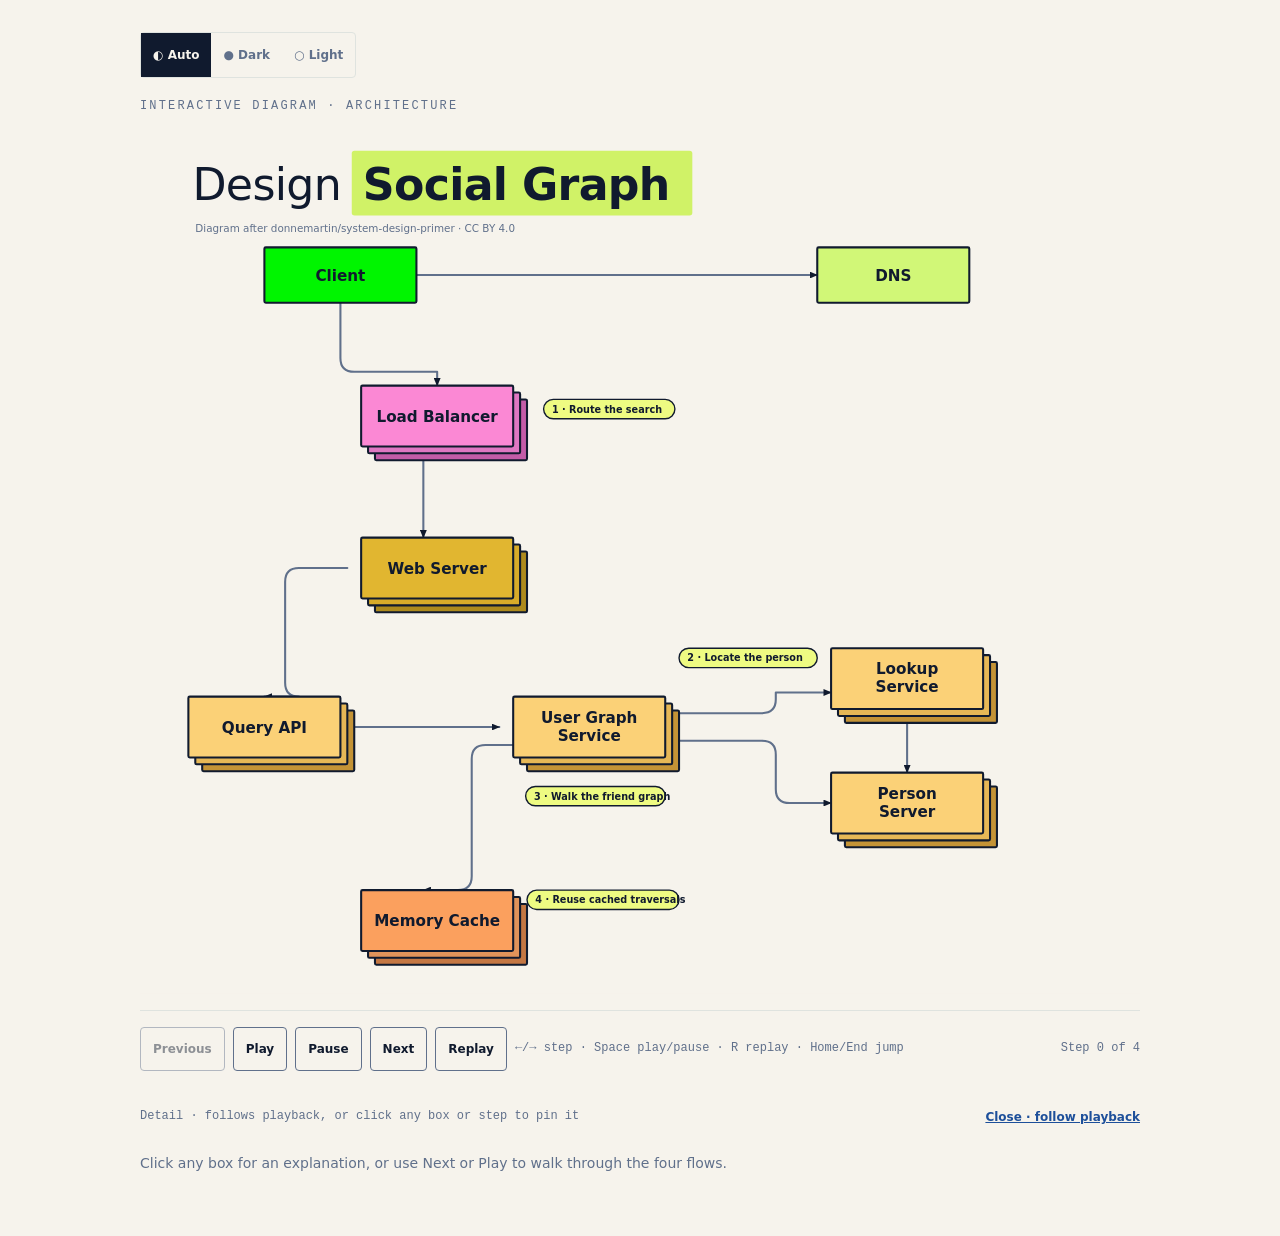
==== site/diagrams/social-graph.html @ acd189cb "feat: interactive diagrams for the 8 system design solutions (#6) Built with the GTM diagram recipe:" ====
<!DOCTYPE html>
<html lang="en">
<head>
  <meta charset="UTF-8">
  <meta name="darkreader-lock">
  <meta name="viewport" content="width=device-width, initial-scale=1.0">
      <title>Design the data structures for a social network — interactive diagram</title>
  <style>
    *, *::before, *::after { box-sizing: border-box; }
    :root {
      --color-paper: #f6f3ec;
      --color-panel: #fffdf8;
      --color-ink: #101a2e;
      --color-muted: #60708b;
      --color-soft: #60708b;
      --color-accent: #ff7961;
      --color-lime: #c9f24b;
      --color-link: #96c1ff;
      --color-link-text: #1d4f9a;
      --color-rule: #dfe3df;
      --color-strip: #f0f1ee; --color-pill: #d9ee4a; --color-tag: #eefb82;
      --tint-coral: #fcd7c6; --tint-blue: #dbe9fb; --tint-lime: #f0fab4; --color-ring-o: #a9bfd0; --color-ring-i: #5aa3f2; --color-diag: #3f7f8c;
      --font-sans: Inter, ui-sans-serif, system-ui, -apple-system, "Segoe UI", sans-serif;
      --font-serif: ui-serif, Georgia, "Times New Roman", serif;
      --font-mono: SFMono-Regular, Consolas, "Liberation Mono", Menlo, monospace;
      --motion-fast: 160ms;
      --motion-step: 480ms;
      --motion-hold: 720ms;
      --motion-total: 5040ms;
      --motion-ease: cubic-bezier(.2,.8,.2,1);
    }
    @media (prefers-color-scheme: dark) {
      :root:not([data-theme="light"]) {
        --color-paper: #11151d; --color-panel: #171c26; --color-ink: #ece8de;
        --color-muted: #95a0b4; --color-soft: #95a0b4; --color-rule: #2d3543;
        --color-link-text: #96c1ff; --color-strip: #212836; --color-pill: #b8d63a; --color-tag: #c9f24b;
        --tint-coral: #5a352b; --tint-blue: #25385a; --tint-lime: #3d4a1d; --color-ring-o: #4b6275; --color-ring-i: #4a8fdc; --color-diag: #6fb3c0;
      }
    }
    :root[data-theme="dark"],
    :root:has(#t-dark:checked),
    body:has(#t-dark:checked) {
      --color-paper: #11151d; --color-panel: #171c26; --color-ink: #ece8de;
        --color-muted: #95a0b4; --color-soft: #95a0b4; --color-rule: #2d3543;
        --color-link-text: #96c1ff; --color-strip: #212836; --color-pill: #b8d63a; --color-tag: #c9f24b;
        --tint-coral: #5a352b; --tint-blue: #25385a; --tint-lime: #3d4a1d; --color-ring-o: #4b6275; --color-ring-i: #4a8fdc; --color-diag: #6fb3c0;
    }
    :root[data-theme="light"],
    :root:has(#t-light:checked),
    body:has(#t-light:checked) {
      --color-paper: #f7f7f2; --color-panel: #ffffff; --color-ink: #101a2e;
        --color-muted: #60708b; --color-soft: #60708b; --color-rule: #dfe3df;
        --color-link-text: #1d4f9a; --color-strip: #f0f1ee; --color-pill: #d9ee4a; --color-tag: #eefb82;
        --tint-coral: #fcd7c6; --tint-blue: #dbe9fb; --tint-lime: #f0fab4; --color-ring-o: #a9bfd0; --color-ring-i: #5aa3f2; --color-diag: #3f7f8c;
    }
    html:has(#t-dark:checked) { color-scheme: dark; }
    html:has(#t-light:checked) { color-scheme: light; }
    html { background: var(--color-paper); }
    body {
      margin: 0;
      min-height: 100vh;
      padding: 32px 16px 48px;
      color: var(--color-ink);
      background: var(--color-paper);
      font-family: var(--font-sans);
      display: grid;
      justify-items: center;
    }
    [data-motion-root] { width: min(100%, 1000px); max-width: 100%; min-width: 0; outline: none; }
    .topbar {
      display: flex; flex-wrap: wrap; align-items: center; justify-content: space-between;
      gap: 12px; margin-bottom: 20px;
    }
    .back {
      color: var(--color-link-text); font: 500 14px/1.4 var(--font-sans);
      min-height: 44px; display: inline-flex; align-items: center;
    }
    .back:focus-visible, .node-link:focus-visible, .follow:focus-visible {
      outline: 3px solid var(--color-accent); outline-offset: 2px;
    }
    .theme { display: inline-flex; border: 1px solid var(--color-rule); border-radius: 4px; padding: 0; margin: 0; min-width: 0; }
    .theme legend { position: absolute; width: 1px; height: 1px; overflow: hidden; clip: rect(0,0,0,0); }
    .theme input { position: absolute; opacity: 0; width: 1px; height: 1px; }
    .theme label {
      display: inline-flex; align-items: center; justify-content: center;
      min-width: 44px; min-height: 44px; padding: 0 12px; cursor: pointer;
      color: var(--color-muted); font: 600 12px/1 var(--font-sans);
    }
    .theme input:checked + label { background: var(--color-ink); color: var(--color-paper); }
    .theme input:focus-visible + label { outline: 3px solid var(--color-accent); outline-offset: -3px; }
    .eyebrow {
      margin: 0 0 8px;
      color: var(--color-muted);
      font: 500 12px/1.4 var(--font-mono);
      letter-spacing: .18em;
      text-transform: uppercase;
    }
    h1.sr-only-h { position: absolute; width: 1px; height: 1px; overflow: hidden; clip: rect(0,0,0,0); }
    svg { display: block; width: 100%; min-width: 0; height: auto; }
    .diagram-container { position: relative; width: 100%; overflow: visible; }
    .bg { fill: var(--color-paper); }
    .title { fill: var(--color-ink); font: 400 64px var(--font-sans); letter-spacing: -1px; }
    .b { font-weight: 800; }
    .title .b { fill: #101a2e; }
    .card-box { fill: var(--color-panel); stroke: var(--color-rule); stroke-width: 2; }
    .card-box.soft { fill: var(--color-strip); stroke: var(--color-rule); }
    .edge-crm { stroke: #ff9a7a; stroke-width: 3; }
    .edge-enr { stroke: #5ac8f0; stroke-width: 3; }
    .strip { fill: var(--color-strip); }
    .t-coral { fill: var(--tint-coral); }
    .t-blue { fill: var(--tint-blue); }
    .t-lime { fill: var(--tint-lime); }
    .pill { fill: var(--color-panel); stroke: var(--color-pill); stroke-width: 3; transition: stroke-width var(--motion-fast); }
    .pill-ul { fill: var(--color-pill); opacity: .85; }
    .pill-t { fill: var(--color-ink); font-weight: 700; font-family: var(--font-sans); letter-spacing: -.5px; }
    .tag { fill: var(--color-tag); }
    .tag-t { fill: #101a2e; font: 500 20px var(--font-sans); }
    .txt { fill: var(--color-ink); font-family: var(--font-sans); }
    .txt-b { fill: var(--color-ink); font-family: var(--font-sans); font-weight: 700; }
    .txt-m { fill: var(--color-muted); font-family: var(--font-sans); font-weight: 500; }
    .ico { fill: var(--color-rule); }
    .chip-c { fill: var(--color-panel); stroke: var(--color-rule); stroke-width: 3; }
    .chip-d { fill: var(--color-ink); }
    .logo-bg { fill: #fff; stroke: var(--color-rule); stroke-width: 0.8; }
    .ico-l { fill: var(--color-ink); font-family: var(--font-sans); font-weight: 700; pointer-events: none; }
    .dot-lime { fill: #c9f24b; }
    .dot-red { fill: #ef4b4b; }
    .ph { fill: var(--color-strip); stroke: var(--color-rule); }
    .line { fill: none; stroke: var(--color-ink); stroke-width: 1.6; }
    .loop { fill: none; stroke: var(--color-ink); stroke-width: 1.6; stroke-dasharray: 5 5; }
    .rule { stroke: var(--color-rule); stroke-width: 1.5; }
    .ring-o { fill: none; stroke: var(--color-ring-o); stroke-width: 10; opacity: .35; }
    .arc-o { fill: none; stroke: var(--color-ring-o); stroke-width: 4; }
    .arc-i { fill: none; stroke: var(--color-ring-i); stroke-width: 3; }
    .diag { fill: none; stroke: var(--color-diag); stroke-width: 3; }
    .mkp { fill: var(--color-ink); }
    .mko { fill: var(--color-ring-o); }
    .mki { fill: var(--color-ring-i); }
    .mkt { fill: var(--color-diag); }
    .node-link { cursor: pointer; }
    .node-link:hover .pill { stroke-width: 5; }
    .motion-ready .is-current .pill { stroke: var(--color-ink); stroke-width: 5; }
    .motion-ready .is-current .tag { fill: #c9f24b; stroke: var(--color-ink); stroke-width: 2; }
    .motion-ready[data-frame="step"] [data-motion-item].is-visible:not(.is-current) { opacity: .28; }

    /* Idle state: whole diagram visible. Dimming applies only while stepping or playing. */
    .motion-ready[data-frame="start"]:not(.is-playing) [data-motion-item] { opacity: 1; transform: none; }

    /* Every box is a link. */
    .box-link { cursor: pointer; }
    .hit { fill: transparent; stroke: transparent; stroke-width: 5; }
    .box-link:is(:hover, :focus-visible) :is(.card-box, .chip-c, .hit, .pill) {
      stroke: #c9f24b; stroke-width: 5; filter: drop-shadow(0 0 1.5px rgba(16,26,46,.7));
    }
    .box-link:focus-visible { outline: 3px solid var(--color-accent); outline-offset: 3px; }

    .motion-ready [data-motion-item] {
      opacity: .12;
      transform: translateY(8px);
      transform-box: fill-box;
      transform-origin: center;
      transition: opacity var(--motion-step) var(--motion-ease),
                  transform var(--motion-step) var(--motion-ease);
    }
    .motion-ready [data-motion-item].is-visible,
    .motion-ready[data-frame="end"] [data-motion-item],
    .motion-ready[data-frame="static"] [data-motion-item] {
      opacity: 1;
      transform: none;
    }

    [data-motion-controls] {
      display: none;
      align-items: center;
      flex-wrap: wrap;
      gap: 8px;
      margin-top: 16px;
      padding-top: 16px;
      border-top: 1px solid var(--color-rule);
    }
    .motion-ready [data-motion-controls] { display: flex; }
    [data-motion-controls][hidden] { display: none !important; }
    [data-motion-controls] button {
      min-width: 44px;
      min-height: 44px;
      padding: 8px 12px;
      border: 1px solid var(--color-muted);
      border-radius: 4px;
      color: var(--color-ink);
      background: var(--color-paper);
      font: 600 12px/1 var(--font-sans);
      cursor: pointer;
    }
    [data-motion-controls] button:hover { border-color: var(--color-accent); }
    [data-motion-controls] button:focus-visible {
      outline: 3px solid var(--color-accent);
      outline-offset: 2px;
    }
    [data-motion-controls] button:disabled { cursor: not-allowed; opacity: .45; }
    .keyboard-help { color: var(--color-muted); font: 400 12px/1.4 var(--font-mono); }
    [data-motion-status-visible] {
      margin-left: auto;
      color: var(--color-muted);
      font: 500 12px/1.4 var(--font-mono);
    }
    .sr-only {
      position: absolute;
      width: 1px;
      height: 1px;
      padding: 0;
      margin: -1px;
      overflow: hidden;
      clip: rect(0,0,0,0);
      white-space: nowrap;
      border: 0;
    }
    noscript p {
      margin: 12px 0 0;
      color: var(--color-muted);
      font: 500 12px/1.4 var(--font-mono);
    }

    /* Detail panel: all cards without JS, follows playback step, or pinned by :target. */
    .panel { margin-top: 24px; scroll-margin-top: 16px; }
    .panel-head { display: flex; flex-wrap: wrap; align-items: center; justify-content: space-between; gap: 8px; margin-bottom: 12px; }
    .panel-head p { margin: 0; color: var(--color-muted); font: 500 12px/1.4 var(--font-mono); }
    .follow { color: var(--color-link-text); font: 600 12px/1 var(--font-sans); min-height: 44px; display: inline-flex; align-items: center; }
    .card {
      margin: 0 0 12px; padding: 16px; border: 1px solid var(--color-rule); border-radius: 6px;
      background: var(--color-panel); scroll-margin-top: 16px;
    }
    .card h2 { margin: 0 0 4px; font: 400 22px/1.2 var(--font-serif); }
    .card .goal { margin: 0 0 12px; color: var(--color-muted); font: 400 14px/1.5 var(--font-sans); }
    .card ul { margin: 0; padding-left: 18px; font: 400 14px/1.6 var(--font-sans); }
    .card code { font: 500 13px var(--font-mono); }
    .hint { display: none; color: var(--color-muted); font: 400 14px/1.5 var(--font-sans); }
    .motion-ready .card { display: none; }
    .motion-ready[data-step-current="0"] .hint { display: block; }
    .motion-ready[data-step-current="1"] #detail-1,
    .motion-ready[data-step-current="2"] #detail-2,
    .motion-ready[data-step-current="3"] #detail-3,
    .motion-ready[data-step-current="4"] #detail-4,
    .motion-ready[data-step-current="5"] #detail-5,
    .motion-ready[data-step-current="6"] #detail-6,
    .motion-ready[data-step-current="7"] #detail-7 { display: block; }
    /* Popup explainers: sit inside the diagram frame, next to the box or pill they explain. */
    .pop {
      --w: min(400px, 92%);
      display: none; position: absolute; z-index: 30; width: var(--w);
      left: min(calc(var(--x) + 10px), calc(100% - var(--w)));
      top: var(--y);
      margin: 0; padding: 20px 22px 22px; border: 1px solid var(--color-rule); border-radius: 14px;
      background: var(--color-panel); color: var(--color-ink); box-shadow: 0 10px 30px rgba(16,26,46,.28);
      scroll-margin: 35vh 0;
    }
    .pop.pl { left: max(0px, min(calc(var(--x) - var(--w) - 10px), calc(100% - var(--w)))); }
    .pop.pu { transform: translateY(calc(-100% + 60px)); }  /* lower half: grow upward so it stays in the frame */
    .pop:target { display: block; border-color: var(--color-accent); }
    .pop h2 { margin: 0 30px 8px 0; font: 400 22px/1.2 var(--font-serif); }
    .pop h3 { margin: 16px 0 4px; color: var(--color-muted); font: 600 11px/1.3 var(--font-mono); letter-spacing: .12em; text-transform: uppercase; }
    .pop p, .pop ul { margin: 0; font: 400 15px/1.55 var(--font-sans); }
    .pop .goal { margin: 0 0 8px; color: var(--color-muted); font-size: 15px; line-height: 1.55; }
    .pop ul { padding-left: 18px; }
    .pop li + li { margin-top: 4px; }
    .pop code { font: 500 13.5px var(--font-mono); }
    .pop .phase-tag { margin: 0 0 4px; }
    .pop-x {
      position: absolute; top: 12px; right: 12px; display: inline-flex; align-items: center; justify-content: center;
      width: 32px; height: 32px; border-radius: 16px; color: var(--color-muted); font: 500 16px/1 var(--font-sans); text-decoration: none;
    }
    .pop-x:hover { color: var(--color-ink); background: var(--color-strip); }
    .pop-x:focus-visible { outline: 3px solid var(--color-accent); outline-offset: 1px; }
    .phase-tag a {
      display: inline-flex; align-items: center; min-height: 22px; padding: 0 9px; border-radius: 11px;
      background: var(--color-tag); color: #101a2e; font: 500 11px/1 var(--font-sans); text-decoration: none;
    }
    .phase-tag a:hover { outline: 2px solid var(--color-ink); }
    .phase-tag a:focus-visible { outline: 3px solid var(--color-accent); outline-offset: 2px; }
    .pop .chips { list-style: none; margin: 0; padding: 0; display: flex; flex-wrap: wrap; gap: 6px; }
    .pop .chips li { padding: 3px 11px; border: 1px solid var(--color-rule); border-radius: 14px; background: var(--color-strip); font: 500 13.5px/1.5 var(--font-sans); }
    .pop .chips a { color: inherit; text-decoration: none; border-bottom: 1px solid transparent; }
    .pop .chips a:hover, .pop .chips a:focus-visible { border-bottom-color: #c9f24b; box-shadow: 0 2px 0 #c9f24b; outline: none; }

    html[data-motion="static"] [data-motion-controls],
    html[data-motion="static"] [data-motion-decorative] { display: none !important; }
    html[data-motion="static"] [data-motion-item] {
      opacity: 1 !important;
      transform: none !important;
      animation: none !important;
      transition: none !important;
    }
    html[data-motion="step"] [data-motion-controls],
    html[data-motion="step"] [data-motion-decorative] { display: none !important; }
    html[data-motion="step"] [data-motion-item] {
      animation: none !important;
      transition: none !important;
    }
    @media (prefers-reduced-motion: reduce) {
      *, *::before, *::after {
        animation-duration: .001ms !important;
        animation-iteration-count: 1 !important;
        scroll-behavior: auto !important;
        transition-duration: .001ms !important;
      }
      [data-motion-item] { opacity: 1 !important; transform: none !important; }
      [data-motion-decorative] { display: none !important; }
      [data-motion-controls] { display: none !important; }
    }
    @media print {
      .diagram-container { overflow-x: visible; }
      .topbar, .theme { display: none !important; }
      [data-motion-controls], [data-motion-decorative] { display: none !important; }
      [data-motion-item] {
        opacity: 1 !important;
        transform: none !important;
        animation: none !important;
        transition: none !important;
      }
      .motion-ready .card { display: block; }
      .pop { display: none !important; }
    }

    /* System Design Primer diagram additions. */
    .sys-arrow { fill: none; stroke: var(--color-muted); stroke-width: 3; stroke-linecap: round; stroke-linejoin: round; }
    .sys-dash { fill: none; stroke: var(--color-muted); stroke-width: 2.5; stroke-dasharray: 9 7; stroke-linecap: round; }
    .sys-box { stroke: #101a2e; stroke-width: 3; }
    .sys-text { fill: #101a2e; font: 700 22px var(--font-sans); pointer-events: none; }
    .sys-small { fill: #101a2e; font: 700 18px var(--font-sans); pointer-events: none; }
    .sys-copy { stroke: #101a2e; stroke-width: 3; opacity: 1; }
    .sys-frame { fill: none; stroke: var(--color-muted); stroke-width: 2.5; stroke-dasharray: 9 7; }
    .sys-frame-label { fill: var(--color-paper); }
    .sys-frame-text { fill: var(--color-muted); font: 700 16px var(--font-mono); letter-spacing: .08em; }
    .edge-label-bg { fill: var(--color-paper); opacity: .98; }
    .edge-label { fill: var(--color-muted); font: 600 14px var(--font-mono); }
    .step-badge { fill: var(--color-tag); stroke: var(--color-ink); stroke-width: 2; }
    .step-badge-t { fill: #101a2e; font: 700 14px var(--font-sans); }
    .cyl { stroke: #101a2e; stroke-width: 3; fill: #f5ef7a; }
    .cyl-back { stroke: #101a2e; stroke-width: 3; }
  </style>
</head>
<body>
  <main id="top" data-motion-root tabindex="-1" data-motion-mode="step" data-step-count="4" data-step-current="4" data-frame="static" data-static-frame="complete">
    <div class="topbar">
      <fieldset class="theme"><legend>Theme</legend><input type="radio" name="theme" id="t-auto" checked><label for="t-auto">◐ Auto</label><input type="radio" name="theme" id="t-dark"><label for="t-dark">● Dark</label><input type="radio" name="theme" id="t-light"><label for="t-light">○ Light</label></fieldset>
    </div>
    <p class="eyebrow">Interactive diagram · architecture</p>
    <h1 class="sr-only-h">Design the data structures for a social network — interactive diagram</h1>
    <!-- GENERATED:START -->
    <div class="diagram-container">
      <svg viewBox="0 0 1447 1260" xmlns="http://www.w3.org/2000/svg" role="img" aria-labelledby="social-graph-title social-graph-desc">
        <title id="social-graph-title">Design social graph data structures</title>
        <desc id="social-graph-desc">A client resolves DNS, then sends a friend search through a load balancer, web server, and Query API to User Graph Service. The service uses Lookup Service and sharded Person Servers for breadth-first search, and can reuse cached traversals.</desc>
        <defs><marker id="mk" markerWidth="12" markerHeight="10" refX="11" refY="5" orient="auto" markerUnits="userSpaceOnUse"><path class="mkp" d="M0,0 L12,5 L0,10 Z"/></marker></defs>
        <rect class="bg" width="1447" height="1260"/>
        <!-- "Design " = 7 × .55 × 64 = 246.4; "Social Graph" = 12 × .6 × 64 = 460.8. -->
        <rect x="306.4" y="40" width="492.8" height="94" rx="4" fill="#c9f24b" opacity=".82"/>
        <text class="title"><tspan x="76" y="112">Design </tspan><tspan class="b" x="322.4" y="112">Social Graph</tspan></text>
        <text class="txt-m" x="80" y="157" style="font-size:15px">Diagram after donnemartin/system-design-primer · CC BY 4.0</text>

        <g data-motion-item data-step="1" aria-label="Step 1 of 4: Route the friend search connectors">
          <path class="sys-arrow" d="M400,220 H980" marker-end="url(#mk)"/>
          <path class="sys-arrow" d="M290,260 V340 Q290,360 310,360 H430 V380" marker-end="url(#mk)"/>
          <path class="sys-arrow" d="M410,488 V600" marker-end="url(#mk)"/>
          <path class="sys-arrow" d="M300,644 H230 Q210,644 210,664 V810 Q210,830 230,830 H180" marker-end="url(#mk)"/>
        </g>
        <g data-motion-item data-step="2" aria-label="Step 2 of 4: Locate the source person connectors">
          <path class="sys-arrow" d="M290,874 H520" marker-end="url(#mk)"/>
          <path class="sys-arrow" d="M780,854 H900 Q920,854 920,834 V824 Q920,824 940,824 H1000" marker-end="url(#mk)"/>
          <path class="sys-arrow" d="M1110,868 V940" marker-end="url(#mk)"/>
        </g>
        <g data-motion-item data-step="3" aria-label="Step 3 of 4: Walk the friend graph connectors">
          <path class="sys-arrow" d="M780,894 H900 Q920,894 920,914 V964 Q920,984 940,984 H1000" marker-end="url(#mk)"/>
        </g>
        <g data-motion-item data-step="4" aria-label="Step 4 of 4: Reuse cached traversals connectors">
          <path class="sys-arrow" d="M540,900 H500 Q480,900 480,920 V1090 Q480,1110 460,1110 H410" marker-end="url(#mk)"/>
        </g>

        <g data-motion-item data-step="1" aria-label="Step 1 of 4: Route the friend search components">
          <a class="box-link" href="#box-client" aria-label="Client: open explanation"><rect class="sys-box" x="180" y="180" width="220" height="80" rx="2" fill="#00f500"/><text class="sys-text" text-anchor="middle"><tspan x="290" y="228">Client</tspan></text><rect class="hit" x="176" y="176" width="228" height="88"/></a>
          <a class="box-link" href="#box-dns" aria-label="DNS: open explanation"><rect class="sys-box" x="980" y="180" width="220" height="80" rx="2" fill="#d1f777"/><text class="sys-text" text-anchor="middle"><tspan x="1090" y="228">DNS</tspan></text><rect class="hit" x="976" y="176" width="228" height="88"/></a>
          <a class="box-link" href="#box-load-balancer" aria-label="Load Balancer: open explanation"><rect class="sys-copy" x="340" y="400" width="220" height="88" rx="2" fill="#c35ca8"/><rect class="sys-copy" x="330" y="390" width="220" height="88" rx="2" fill="#df77c2"/><rect class="sys-box" x="320" y="380" width="220" height="88" rx="2" fill="#fb88d4"/><text class="sys-text" text-anchor="middle"><tspan x="430" y="432">Load Balancer</tspan></text><rect class="hit" x="316" y="376" width="228" height="96"/></a>
          <a class="box-link" href="#box-web-server" aria-label="Web Server: open explanation"><rect class="sys-copy" x="340" y="620" width="220" height="88" rx="2" fill="#ad8a1d"/><rect class="sys-copy" x="330" y="610" width="220" height="88" rx="2" fill="#d8ab29"/><rect class="sys-box" x="320" y="600" width="220" height="88" rx="2" fill="#e1b630"/><text class="sys-text" text-anchor="middle"><tspan x="430" y="652">Web Server</tspan></text><rect class="hit" x="316" y="596" width="228" height="96"/></a>
          <a class="box-link" href="#box-query-api" aria-label="Query API: open explanation"><rect class="sys-copy" x="90" y="850" width="220" height="88" rx="2" fill="#c49336"/><rect class="sys-copy" x="80" y="840" width="220" height="88" rx="2" fill="#e6b756"/><rect class="sys-box" x="70" y="830" width="220" height="88" rx="2" fill="#fbd177"/><text class="sys-text" text-anchor="middle"><tspan x="180" y="882">Query API</tspan></text><rect class="hit" x="66" y="826" width="228" height="96"/></a>
          <a href="#pop-1" class="box-link" aria-label="Step 1: Route the friend search"><rect class="step-badge" x="584" y="400" width="190" height="28" rx="14"/><text class="step-badge-t" x="596" y="419">1 · Route the search</text></a>
        </g>
        <g data-motion-item data-step="2" aria-label="Step 2 of 4: Locate the source person components">
          <a class="box-link" href="#box-user-graph-service" aria-label="User Graph Service: open explanation"><rect class="sys-copy" x="560" y="850" width="220" height="88" rx="2" fill="#c49336"/><rect class="sys-copy" x="550" y="840" width="220" height="88" rx="2" fill="#e6b756"/><rect class="sys-box" x="540" y="830" width="220" height="88" rx="2" fill="#fbd177"/><text class="sys-text" text-anchor="middle"><tspan x="650" y="868">User Graph</tspan><tspan x="650" y="894">Service</tspan></text><rect class="hit" x="536" y="826" width="228" height="96"/></a>
          <a class="box-link" href="#box-lookup-service" aria-label="Lookup Service: open explanation"><rect class="sys-copy" x="1020" y="780" width="220" height="88" rx="2" fill="#c49336"/><rect class="sys-copy" x="1010" y="770" width="220" height="88" rx="2" fill="#e6b756"/><rect class="sys-box" x="1000" y="760" width="220" height="88" rx="2" fill="#fbd177"/><text class="sys-text" text-anchor="middle"><tspan x="1110" y="798">Lookup</tspan><tspan x="1110" y="824">Service</tspan></text><rect class="hit" x="996" y="756" width="228" height="96"/></a>
          <a class="box-link" href="#box-person-server" aria-label="Person Server: open explanation"><rect class="sys-copy" x="1020" y="960" width="220" height="88" rx="2" fill="#c49336"/><rect class="sys-copy" x="1010" y="950" width="220" height="88" rx="2" fill="#e6b756"/><rect class="sys-box" x="1000" y="940" width="220" height="88" rx="2" fill="#fbd177"/><text class="sys-text" text-anchor="middle"><tspan x="1110" y="978">Person</tspan><tspan x="1110" y="1004">Server</tspan></text><rect class="hit" x="996" y="936" width="228" height="96"/></a>
          <a href="#pop-2" class="box-link" aria-label="Step 2: Locate the source person"><rect class="step-badge" x="780" y="760" width="200" height="28" rx="14"/><text class="step-badge-t" x="792" y="779">2 · Locate the person</text></a>
        </g>
        <g data-motion-item data-step="3" aria-label="Step 3 of 4: Walk the friend graph components"><a href="#pop-3" class="box-link" aria-label="Step 3: Walk the friend graph"><rect class="step-badge" x="558" y="960" width="202" height="28" rx="14"/><text class="step-badge-t" x="570" y="979">3 · Walk the friend graph</text></a></g>
        <g data-motion-item data-step="4" aria-label="Step 4 of 4: Reuse cached traversals components">
          <a class="box-link" href="#box-memory-cache" aria-label="Memory Cache: open explanation"><rect class="sys-copy" x="340" y="1130" width="220" height="88" rx="2" fill="#c47743"/><rect class="sys-copy" x="330" y="1120" width="220" height="88" rx="2" fill="#e0935a"/><rect class="sys-box" x="320" y="1110" width="220" height="88" rx="2" fill="#fba05e"/><text class="sys-text" text-anchor="middle"><tspan x="430" y="1162">Memory Cache</tspan></text><rect class="hit" x="316" y="1106" width="228" height="96"/></a>
          <a href="#pop-4" class="box-link" aria-label="Step 4: Reuse cached traversals"><rect class="step-badge" x="560" y="1110" width="220" height="28" rx="14"/><text class="step-badge-t" x="572" y="1129">4 · Reuse cached traversals</text></a>
        </g>
      </svg>
      <article class="pop" id="pop-1" style="--x: 58.7%; --y: 27.0%"><a class="pop-x" href="#close-card" aria-label="Close explanation">✕</a><h2>1 · Route the search</h2><p class="goal">A friend search moves from the client through the public web path to Query API.</p><h3>Flow</h3><p>Client → DNS and Load Balancer → Web Server → Query API.</p></article>
      <article class="pop pl" id="pop-2" style="--x: 71.2%; --y: 59.5%"><a class="pop-x" href="#close-card" aria-label="Close explanation">✕</a><h2>2 · Locate the person</h2><p class="goal">The graph service asks Lookup Service which Person Server holds the source person.</p><h3>Flow</h3><p>Query API → User Graph Service → Lookup Service → Person Server.</p></article>
      <article class="pop pl pu" id="pop-3" style="--x: 60.3%; --y: 79.5%"><a class="pop-x" href="#close-card" aria-label="Close explanation">✕</a><h2>3 · Walk the friend graph</h2><p class="goal">User Graph Service runs breadth-first search and retrieves each adjacent person by ID.</p><h3>Flow</h3><p>User Graph Service → Lookup Service → Person Server, repeated for friend IDs.</p></article>
      <article class="pop pl pu" id="pop-4" style="--x: 62.2%; --y: 88.4%"><a class="pop-x" href="#close-card" aria-label="Close explanation">✕</a><h2>4 · Reuse cached traversals</h2><p class="goal">Complete or partial BFS traversals can be stored to speed up later lookups.</p><h3>Flow</h3><p>User Graph Service → Memory Cache → later graph lookups.</p></article>
      <article class="pop" id="box-client" style="--x: 34.9%; --y: 8.7%"><a class="pop-x" href="#close-card" aria-label="Close explanation">✕</a><h2>Client</h2><p class="phase-tag"><a href="#pop-1">Step 1 · Route the search</a></p><h3>What it is</h3><p>A person’s app or browser starts a friend search.</p><h3>Its job here</h3><p>It resolves the site name with DNS. It then sends the search request to the Load Balancer.</p><h3>Trade-off</h3><p>The public request uses a REST API.</p><h3>In the primer</h3><p><a href="../topics/communication.html#representational-state-transfer-rest" target="_top">Communication › Representational state transfer (REST) →</a></p></article>
      <article class="pop pl" id="box-dns" style="--x: 80.6%; --y: 8.7%"><a class="pop-x" href="#close-card" aria-label="Close explanation">✕</a><h2>DNS</h2><p class="phase-tag"><a href="#pop-1">Step 1 · Route the search</a></p><h3>What it is</h3><p>DNS maps the site name to an address.</p><h3>Its job here</h3><p>It receives the client lookup. The client then sends the request to the Load Balancer.</p><h3>Trade-off</h3><p>It is another service in the request path.</p><h3>In the primer</h3><p><a href="../topics/domain-name-system.html#disadvantages-dns" target="_top">Domain name system › Disadvantage(s): DNS →</a></p></article>
      <article class="pop" id="box-load-balancer" style="--x: 43.1%; --y: 27.0%"><a class="pop-x" href="#close-card" aria-label="Close explanation">✕</a><h2>Load Balancer</h2><p class="phase-tag"><a href="#pop-1">Step 1 · Route the search</a></p><h3>What it is</h3><p>A load balancer distributes incoming requests.</p><h3>Its job here</h3><p>It receives the client request. It forwards the request to a Web Server.</p><h3>Trade-off</h3><p>It adds a separate component before the web layer.</p><h3>In the primer</h3><p><a href="../topics/load-balancer.html#horizontal-scaling" target="_top">Load balancer › Horizontal scaling →</a></p></article>
      <article class="pop" id="box-web-server" style="--x: 43.1%; --y: 45.5%"><a class="pop-x" href="#close-card" aria-label="Close explanation">✕</a><h2>Web Server</h2><p class="phase-tag"><a href="#pop-1">Step 1 · Route the search</a></p><h3>What it is</h3><p>The web server runs as a reverse proxy.</p><h3>Its job here</h3><p>It receives a request from the Load Balancer. It forwards the request to Query API.</p><h3>Trade-off</h3><p>The reverse proxy adds another hop before Query API.</p><h3>In the primer</h3><p><a href="../topics/reverse-proxy-web-server.html#load-balancer-vs-reverse-proxy" target="_top">Reverse proxy › Load balancer vs reverse proxy →</a></p></article>
      <article class="pop pu" id="box-query-api" style="--x: 26.8%; --y: 69.2%"><a class="pop-x" href="#close-card" aria-label="Close explanation">✕</a><h2>Query API</h2><p class="phase-tag"><a href="#pop-1">Step 1 · Route the search</a></p><h3>What it is</h3><p>The public REST API accepts a friend search.</p><h3>Its job here</h3><p>Web Server forwards the request here. Query API sends it to User Graph Service.</p><h3>Trade-off</h3><p>External communication uses REST, while internal communication can use RPC.</p><h3>In the primer</h3><p><a href="../topics/communication.html#representational-state-transfer-rest" target="_top">Communication › Representational state transfer (REST) →</a></p></article>
      <article class="pop pu" id="box-user-graph-service" style="--x: 60.7%; --y: 70.7%"><a class="pop-x" href="#close-card" aria-label="Close explanation">✕</a><h2>User Graph Service</h2><p class="phase-tag"><a href="#pop-2">Step 2 · Locate the person</a></p><h3>What it is</h3><p>This service finds the shortest path through friend relationships.</p><h3>Its job here</h3><p>It receives the search from Query API. It uses Lookup Service, then Person Server, to retrieve people and run BFS.</p><h3>Trade-off</h3><p>Searching can take considerable time, so the design can set a time or hop limit.</p><h3>In the primer</h3><p><a href="../topics/how-to-approach-a-system-design-interview-question.html#step-3-design-core-components" target="_top">Interview approach › Step 3: Design core components →</a></p></article>
      <article class="pop pl pu" id="box-lookup-service" style="--x: 93.2%; --y: 65.3%"><a class="pop-x" href="#close-card" aria-label="Close explanation">✕</a><h2>Lookup Service</h2><p class="phase-tag"><a href="#pop-2">Step 2 · Locate the person</a></p><h3>What it is</h3><p>A lookup maps a person ID to a Person Server.</p><h3>Its job here</h3><p>User Graph Service asks it where a person is stored. It identifies the Person Server for the next retrieval.</p><h3>Trade-off</h3><p>The graph service may need this lookup again for every adjacent person ID.</p><h3>In the primer</h3><p><a href="../topics/application-layer.html#service-discovery" target="_top">Application layer › Service Discovery →</a></p></article>
      <article class="pop pl pu" id="box-person-server" style="--x: 93.2%; --y: 76.5%"><a class="pop-x" href="#close-card" aria-label="Close explanation">✕</a><h2>Person Server</h2><p class="phase-tag"><a href="#pop-2">Step 2 · Locate the person</a></p><h3>What it is</h3><p>A Person Server stores people by person ID.</p><h3>Its job here</h3><p>Lookup Service identifies this server. It returns the person and their <code>friend_ids</code> to User Graph Service.</p><h3>Trade-off</h3><p>User data must be sharded because all users and relationships do not fit on one machine.</p><h3>In the primer</h3><p><a href="../topics/database.html#sharding" target="_top">Database › Sharding →</a></p></article>
      <article class="pop pu" id="box-memory-cache" style="--x: 43.1%; --y: 88.5%"><a class="pop-x" href="#close-card" aria-label="Close explanation">✕</a><h2>Memory Cache</h2><p class="phase-tag"><a href="#pop-4">Step 4 · Reuse cached traversals</a></p><h3>What it is</h3><p>A memory cache holds person data and saved BFS traversals.</p><h3>Its job here</h3><p>User Graph Service checks or stores complete or partial traversals here. Later searches can reuse them before more Person Server lookups.</p><h3>Examples</h3><ul class="chips"><li>Redis</li><li>Memcached</li></ul><h3>Trade-off</h3><p>Cached traversals need an update strategy.</p><h3>In the primer</h3><p><a href="../topics/cache.html#when-to-update-the-cache" target="_top">Cache › When to update the cache →</a></p></article>
    </div>
<!-- GENERATED:END -->
    <div data-motion-controls role="group" aria-label="Diagram playback controls">
      <button type="button" data-motion-action="prev">Previous</button>
      <button type="button" data-motion-action="play" aria-pressed="false">Play</button>
      <button type="button" data-motion-action="pause" aria-pressed="true">Pause</button>
      <button type="button" data-motion-action="next">Next</button>
      <button type="button" data-motion-action="replay">Replay</button>
      <span class="keyboard-help">←/→ step · Space play/pause · R replay · Home/End jump</span>
      <span data-motion-status-visible aria-hidden="true">Step <span data-motion-step-label>4</span> of 4</span>
    </div>
    <p class="sr-only" data-motion-status role="status" aria-live="polite" aria-atomic="true"></p>
    <noscript><p>Animation controls require JavaScript. The complete final diagram is shown above.</p></noscript>
    <i id="close-card" aria-hidden="true"></i>
    <section class="panel" id="panel" aria-label="Step detail"><div class="panel-head"><p>Detail · follows playback, or click any box or step to pin it</p><a class="follow" href="#close-card">Close · follow playback</a></div><p class="hint">Click any box for an explanation, or use Next or Play to walk through the four flows.</p><article class="card" id="detail-1"><h2>1 · Route the search</h2><p class="goal">The client resolves DNS and sends the search through the load balancer and reverse proxy to Query API.</p><p>Query API receives the public friend-search request.</p></article>
<article class="card" id="detail-2"><h2>2 · Locate the person</h2><p class="goal">User Graph Service asks Lookup Service which Person Server contains the source person.</p><p>The Person Server returns the person and their <code>friend_ids</code>.</p></article>
<article class="card" id="detail-3"><h2>3 · Walk the friend graph</h2><p class="goal">User Graph Service runs BFS from the source person through friend IDs.</p><p>Each adjacent person can require another Lookup Service and Person Server retrieval.</p></article>
<article class="card" id="detail-4"><h2>4 · Reuse cached traversals</h2><p class="goal">Complete or partial BFS traversals can be stored to speed up later searches.</p><p>Memory Cache reduces traffic to downstream services for repeated searches.</p></article></section>
  </main>

  <script data-diagram-controls>
    (() => {
      const params = new URLSearchParams(location.search);
      const staticOverride = params.get('motion') === 'static' || document.documentElement.dataset.motion === 'static';
      const requestedStep = params.get('step');
      const reduce = matchMedia('(prefers-reduced-motion: reduce)');
      document.fonts.ready.then(() => { document.documentElement.dataset.fontsReady = 'true'; });

      document.querySelectorAll('[data-motion-root]').forEach((root) => {
        const count = Number(root.dataset.stepCount);
        const hold = parseFloat(getComputedStyle(root).getPropertyValue('--motion-hold')) || 720;
        const parsedStep = requestedStep !== null && /^\d+$/.test(requestedStep) ? Number(requestedStep) : null;
        const exactStep = params.get('motion') === 'step' && Number.isSafeInteger(parsedStep) && parsedStep >= 0 && parsedStep <= count ? parsedStep : null;
        const items = [...root.querySelectorAll('[data-motion-item]')];
        const labels = Array.from({ length: count + 1 }, (_, index) => index === 0
          ? 'Ready'
          : items.filter((item) => !item.hasAttribute('data-motion-decorative') && Number(item.dataset.step) === index)
              .map((item) => item.getAttribute('aria-label')).join('; '));
        const controls = root.querySelector('[data-motion-controls]');
        const status = root.querySelector('[data-motion-status]');
        const visibleStep = root.querySelector('[data-motion-step-label]');
        let step = count;
        let timer = 0;
        let playing = false;
        let stepBeforeReduce = 0;
        let resumeAfterReduce = root.dataset.motionMode === 'reveal';

        const buttons = (action) => controls.querySelector(`[data-motion-action="${action}"]`);
        const clearClock = () => { window.clearTimeout(timer); timer = 0; };
        const announce = () => { status.textContent = `Step ${step} of ${count}: ${labels[step] || 'Complete'}`; };
        const setControlsAvailable = (available) => {
          controls.hidden = !available;
          controls.setAttribute('aria-hidden', String(!available));
          controls.dataset.playbackDisabled = String(!available);
          controls.querySelectorAll('button').forEach((control) => { control.disabled = !available; });
        };

        function render(next, userInitiated = false) {
          step = Math.max(0, Math.min(count, next));
          root.dataset.stepCurrent = String(step);
          root.dataset.frame = step === count ? 'end' : step === 0 ? 'start' : 'step';
          items.forEach((item) => {
            const itemStep = Number(item.dataset.step);
            item.classList.toggle('is-visible', itemStep <= step);
            item.classList.toggle('is-current', itemStep === step);
          });
          if (visibleStep) visibleStep.textContent = String(step);
          const unavailable = controls.dataset.playbackDisabled === 'true';
          buttons('prev').disabled = unavailable || step === 0;
          buttons('next').disabled = unavailable || step === count;
          if (userInitiated) announce();
        }

        function pause(userInitiated = false) {
          clearClock();
          playing = false;
          root.classList.remove('is-playing');
          buttons('play').setAttribute('aria-pressed', 'false');
          buttons('pause').setAttribute('aria-pressed', 'true');
          if (userInitiated) status.textContent = `Paused at step ${step} of ${count}`;
        }

        function finish() {
          pause(false);
          root.dataset.frame = 'end';
          status.textContent = `Complete · step ${count} of ${count}`;
        }

        function tick() {
          if (!playing) return;
          if (step >= count) { finish(); return; }
          render(step + 1, false);
          if (step >= count) { finish(); return; }
          timer = window.setTimeout(tick, hold);
        }

        function play(fromStart = false, userInitiated = false) {
          clearClock();
          if (fromStart || step >= count) render(0, userInitiated);
          playing = true;
          root.classList.add('is-playing');
          buttons('play').setAttribute('aria-pressed', 'true');
          buttons('pause').setAttribute('aria-pressed', 'false');
          timer = window.setTimeout(tick, hold);
        }

        controls.addEventListener('click', (event) => {
          const button = event.target.closest('[data-motion-action]');
          if (!button) return;
          const action = button.dataset.motionAction;
          if (action === 'play') play(false, true);
          if (action === 'pause') pause(true);
          if (action === 'replay') play(true, true);
          if (action === 'prev') { pause(false); render(step - 1, true); }
          if (action === 'next') { pause(false); render(step + 1, true); }
        });

        root.addEventListener('keydown', (event) => {
          if (event.target.matches('input, textarea, select, a[href]')) return;
          const keys = { ArrowLeft: step - 1, ArrowRight: step + 1, Home: 0, End: count };
          if (event.code === 'Space' && !event.target.closest('button')) {
            event.preventDefault();
            playing ? pause(true) : play(false, true);
            return;
          }
          if (!event.ctrlKey && !event.metaKey && !event.altKey && event.key.toLowerCase() === 'r') {
            event.preventDefault();
            play(true, true);
            return;
          }
          if (!(event.key in keys)) return;
          event.preventDefault();
          pause(false);
          render(keys[event.key], true);
        });

        document.addEventListener('visibilitychange', () => {
          if (document.visibilityState === 'hidden' && playing) pause(false);
        });
        reduce.addEventListener('change', (event) => {
          if (event.matches && root.dataset.motionState !== 'reduced') {
            stepBeforeReduce = step;
            resumeAfterReduce = playing;
          }
          pause(false);
          if (event.matches) {
            setControlsAvailable(false);
            render(count, false);
            root.dataset.frame = 'static';
            root.dataset.motionState = 'reduced';
            status.textContent = 'Reduced motion · complete static frame · playback controls unavailable';
          } else if (staticOverride || root.dataset.motionMode === 'none') {
            setControlsAvailable(false);
            render(count, false);
            root.dataset.frame = 'static';
            root.dataset.motionState = 'static';
            status.textContent = 'Static frame · complete diagram · playback controls unavailable';
          } else {
            delete root.dataset.motionState;
            if (exactStep !== null) {
              setControlsAvailable(false);
              render(exactStep, false);
              root.dataset.frame = 'step';
              root.dataset.motionState = 'test';
              status.textContent = `Test frame · step ${step} of ${count} · playback controls unavailable`;
            } else {
              setControlsAvailable(true);
              render(stepBeforeReduce, false);
              status.textContent = `Ready · step ${step} of ${count}`;
              if (resumeAfterReduce && root.dataset.motionMode === 'reveal') {
                play(false, false);
              }
            }
            resumeAfterReduce = false;
          }
        });

        if (staticOverride) {
          document.documentElement.dataset.motion = 'static';
          pause(false);
          setControlsAvailable(false);
          render(count, false);
          root.dataset.frame = 'static';
          root.dataset.motionState = 'static';
          status.textContent = 'Static frame · complete diagram · playback controls unavailable';
        } else if (reduce.matches || root.dataset.motionMode === 'none') {
          pause(false);
          setControlsAvailable(false);
          render(count, false);
          root.dataset.frame = 'static';
          root.dataset.motionState = reduce.matches ? 'reduced' : 'static';
          status.textContent = reduce.matches
            ? 'Reduced motion · complete static frame · playback controls unavailable'
            : 'Static frame · complete diagram · playback controls unavailable';
        } else if (exactStep !== null) {
          document.documentElement.dataset.motion = 'step';
          pause(false);
          setControlsAvailable(false);
          render(exactStep, false);
          root.dataset.frame = 'step';
          root.dataset.motionState = 'test';
          status.textContent = `Test frame · step ${step} of ${count} · playback controls unavailable`;
        } else if (root.dataset.motionMode === 'reveal') {
          setControlsAvailable(true);
          render(0, false);
          play(false, false);
        } else {
          pause(false);
          setControlsAvailable(true);
          render(0, false);
          status.textContent = `Ready · step 0 of ${count}`;
        }
        root.classList.add('motion-ready');
      });
    })();
  </script>
</body>
</html>
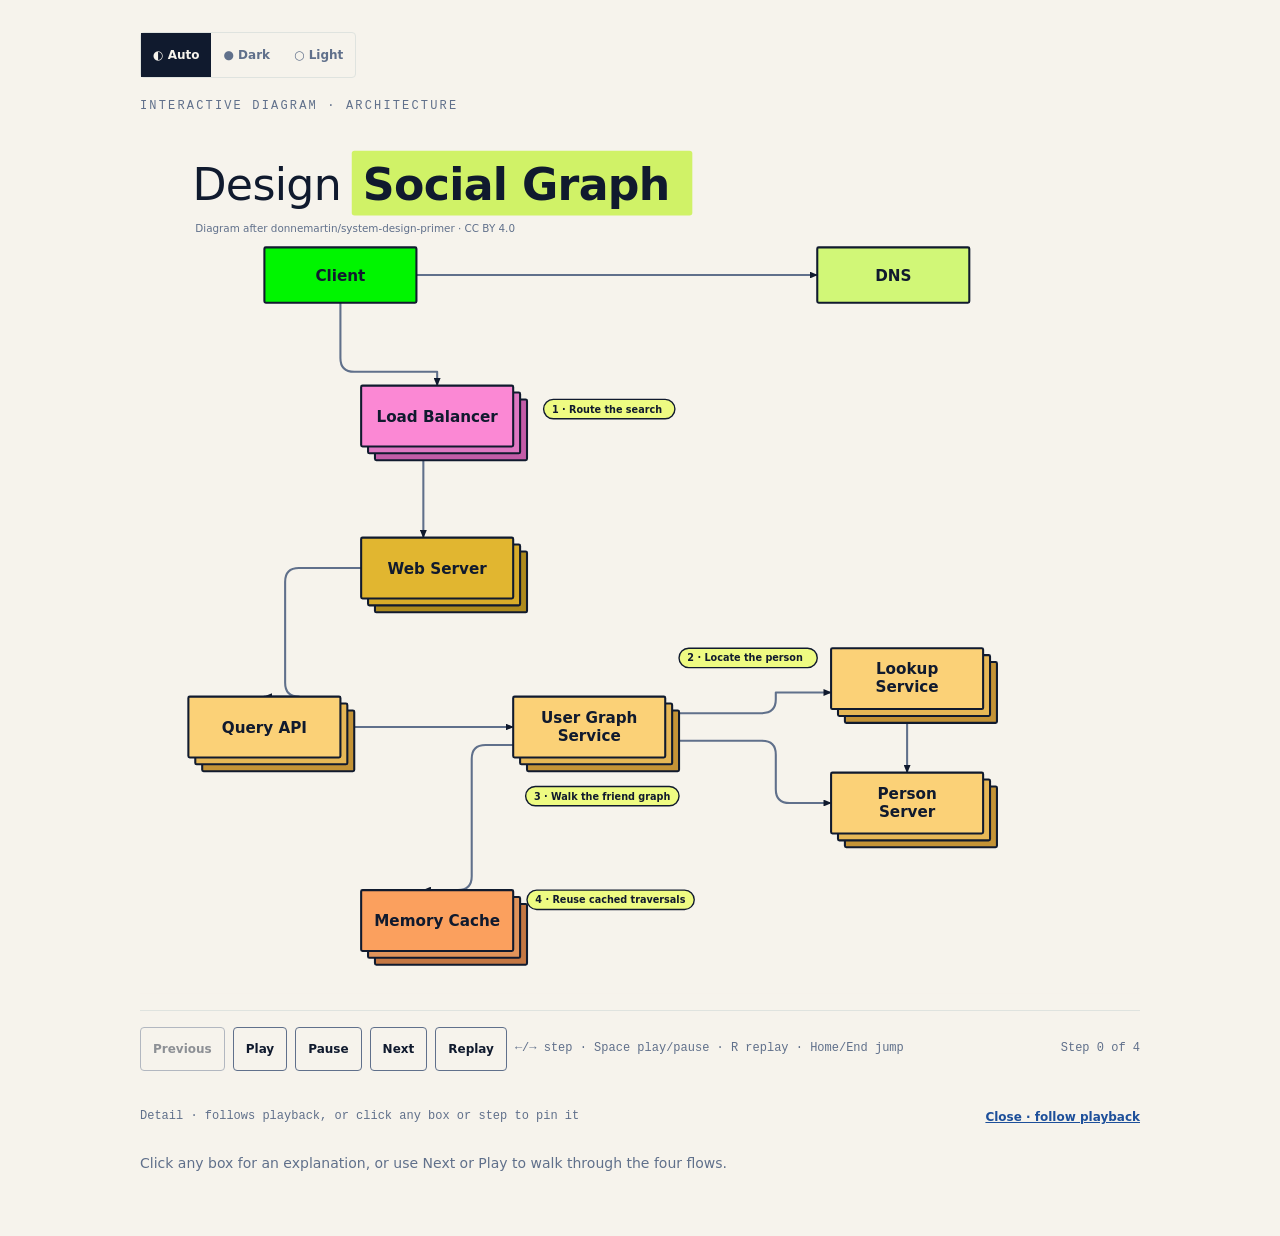
==== commit cd2ddede: "fix: tidy Twitter diagram lines, pills and Social Graph arrow edges Co-Authored-By: Claude Sonnet 5." ====
--- a/site/diagrams/social-graph.html
+++ b/site/diagrams/social-graph.html
@@ -361,10 +361,10 @@
           <path class="sys-arrow" d="M400,220 H980" marker-end="url(#mk)"/>
           <path class="sys-arrow" d="M290,260 V340 Q290,360 310,360 H430 V380" marker-end="url(#mk)"/>
           <path class="sys-arrow" d="M410,488 V600" marker-end="url(#mk)"/>
-          <path class="sys-arrow" d="M300,644 H230 Q210,644 210,664 V810 Q210,830 230,830 H180" marker-end="url(#mk)"/>
+          <path class="sys-arrow" d="M320,644 H230 Q210,644 210,664 V810 Q210,830 230,830 H180" marker-end="url(#mk)"/>
         </g>
         <g data-motion-item data-step="2" aria-label="Step 2 of 4: Locate the source person connectors">
-          <path class="sys-arrow" d="M290,874 H520" marker-end="url(#mk)"/>
+          <path class="sys-arrow" d="M290,874 H540" marker-end="url(#mk)"/>
           <path class="sys-arrow" d="M780,854 H900 Q920,854 920,834 V824 Q920,824 940,824 H1000" marker-end="url(#mk)"/>
           <path class="sys-arrow" d="M1110,868 V940" marker-end="url(#mk)"/>
         </g>
@@ -389,10 +389,10 @@
           <a class="box-link" href="#box-person-server" aria-label="Person Server: open explanation"><rect class="sys-copy" x="1020" y="960" width="220" height="88" rx="2" fill="#c49336"/><rect class="sys-copy" x="1010" y="950" width="220" height="88" rx="2" fill="#e6b756"/><rect class="sys-box" x="1000" y="940" width="220" height="88" rx="2" fill="#fbd177"/><text class="sys-text" text-anchor="middle"><tspan x="1110" y="978">Person</tspan><tspan x="1110" y="1004">Server</tspan></text><rect class="hit" x="996" y="936" width="228" height="96"/></a>
           <a href="#pop-2" class="box-link" aria-label="Step 2: Locate the source person"><rect class="step-badge" x="780" y="760" width="200" height="28" rx="14"/><text class="step-badge-t" x="792" y="779">2 · Locate the person</text></a>
         </g>
-        <g data-motion-item data-step="3" aria-label="Step 3 of 4: Walk the friend graph components"><a href="#pop-3" class="box-link" aria-label="Step 3: Walk the friend graph"><rect class="step-badge" x="558" y="960" width="202" height="28" rx="14"/><text class="step-badge-t" x="570" y="979">3 · Walk the friend graph</text></a></g>
+        <g data-motion-item data-step="3" aria-label="Step 3 of 4: Walk the friend graph components"><a href="#pop-3" class="box-link" aria-label="Step 3: Walk the friend graph"><rect class="step-badge" x="558" y="960" width="222" height="28" rx="14"/><text class="step-badge-t" x="570" y="979">3 · Walk the friend graph</text></a></g>
         <g data-motion-item data-step="4" aria-label="Step 4 of 4: Reuse cached traversals components">
           <a class="box-link" href="#box-memory-cache" aria-label="Memory Cache: open explanation"><rect class="sys-copy" x="340" y="1130" width="220" height="88" rx="2" fill="#c47743"/><rect class="sys-copy" x="330" y="1120" width="220" height="88" rx="2" fill="#e0935a"/><rect class="sys-box" x="320" y="1110" width="220" height="88" rx="2" fill="#fba05e"/><text class="sys-text" text-anchor="middle"><tspan x="430" y="1162">Memory Cache</tspan></text><rect class="hit" x="316" y="1106" width="228" height="96"/></a>
-          <a href="#pop-4" class="box-link" aria-label="Step 4: Reuse cached traversals"><rect class="step-badge" x="560" y="1110" width="220" height="28" rx="14"/><text class="step-badge-t" x="572" y="1129">4 · Reuse cached traversals</text></a>
+          <a href="#pop-4" class="box-link" aria-label="Step 4: Reuse cached traversals"><rect class="step-badge" x="560" y="1110" width="242" height="28" rx="14"/><text class="step-badge-t" x="572" y="1129">4 · Reuse cached traversals</text></a>
         </g>
       </svg>
       <article class="pop" id="pop-1" style="--x: 58.7%; --y: 27.0%"><a class="pop-x" href="#close-card" aria-label="Close explanation">✕</a><h2>1 · Route the search</h2><p class="goal">A friend search moves from the client through the public web path to Query API.</p><h3>Flow</h3><p>Client → DNS and Load Balancer → Web Server → Query API.</p></article>
